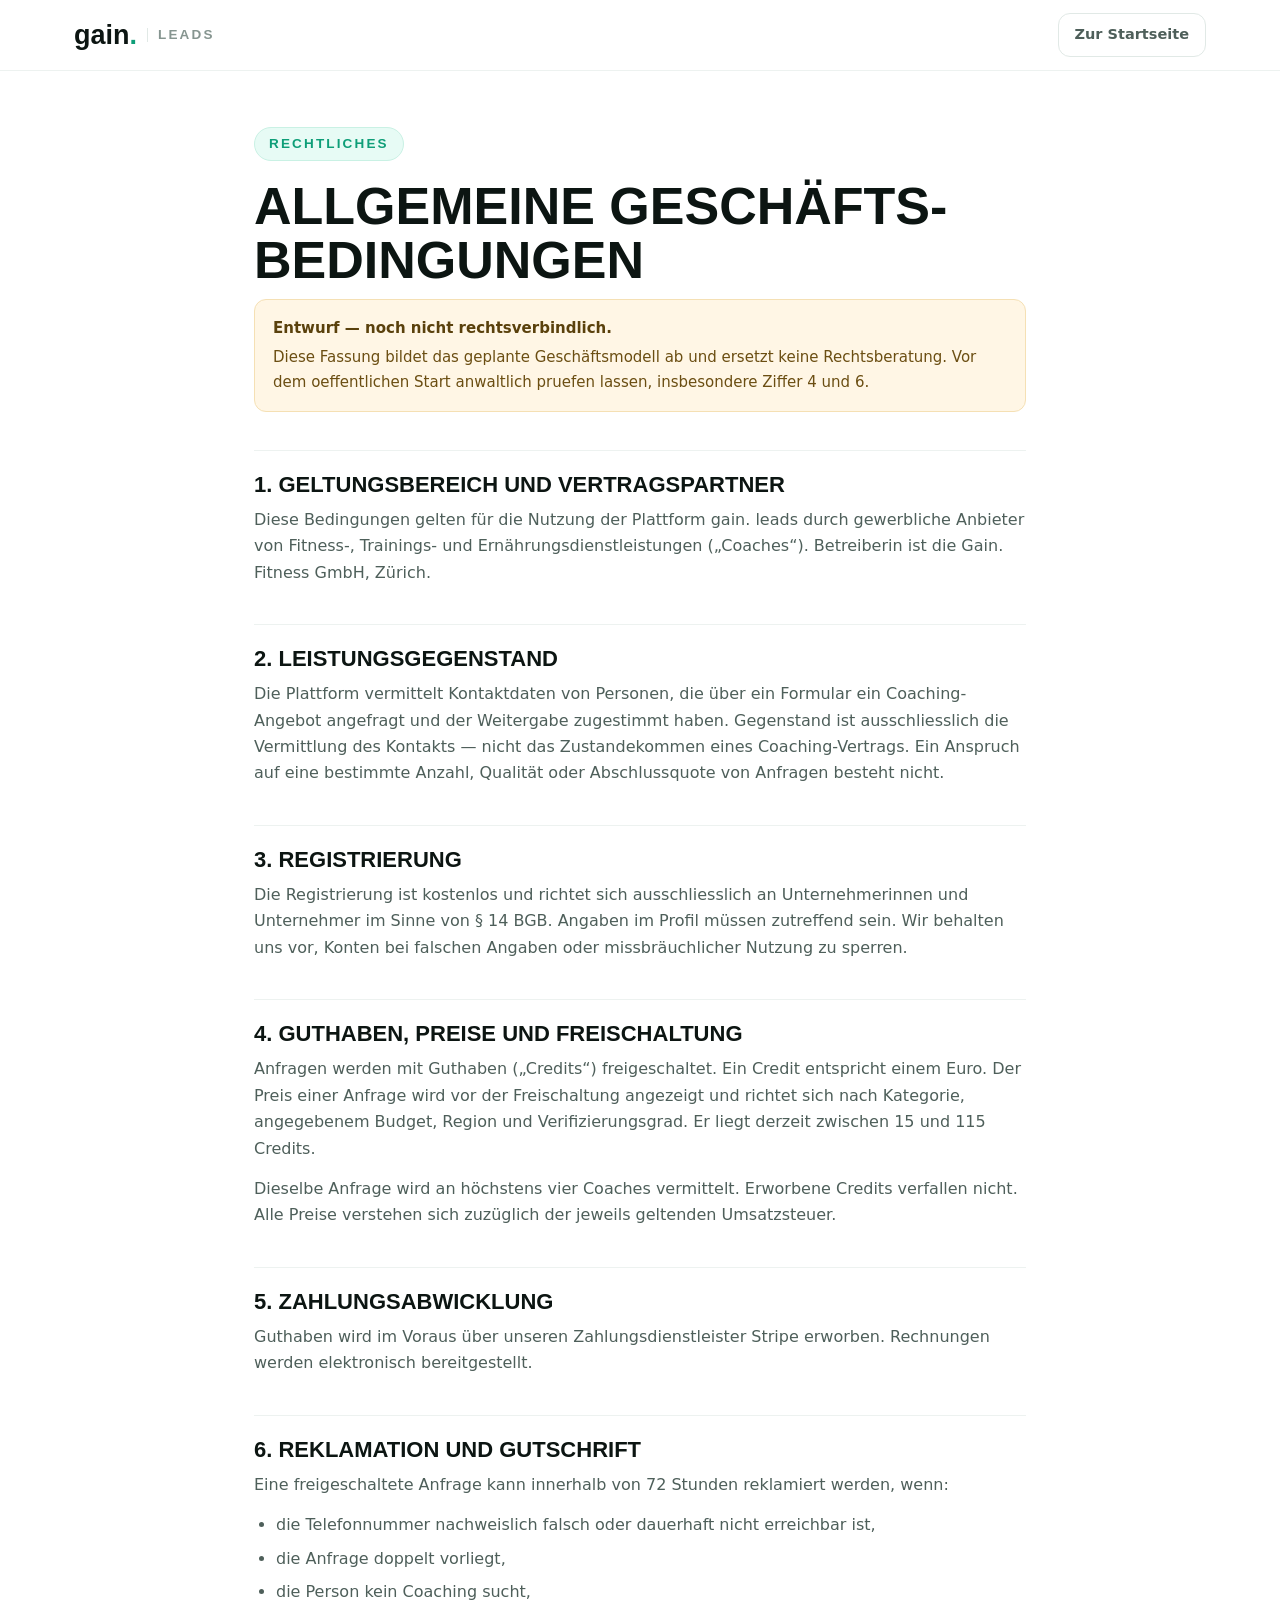
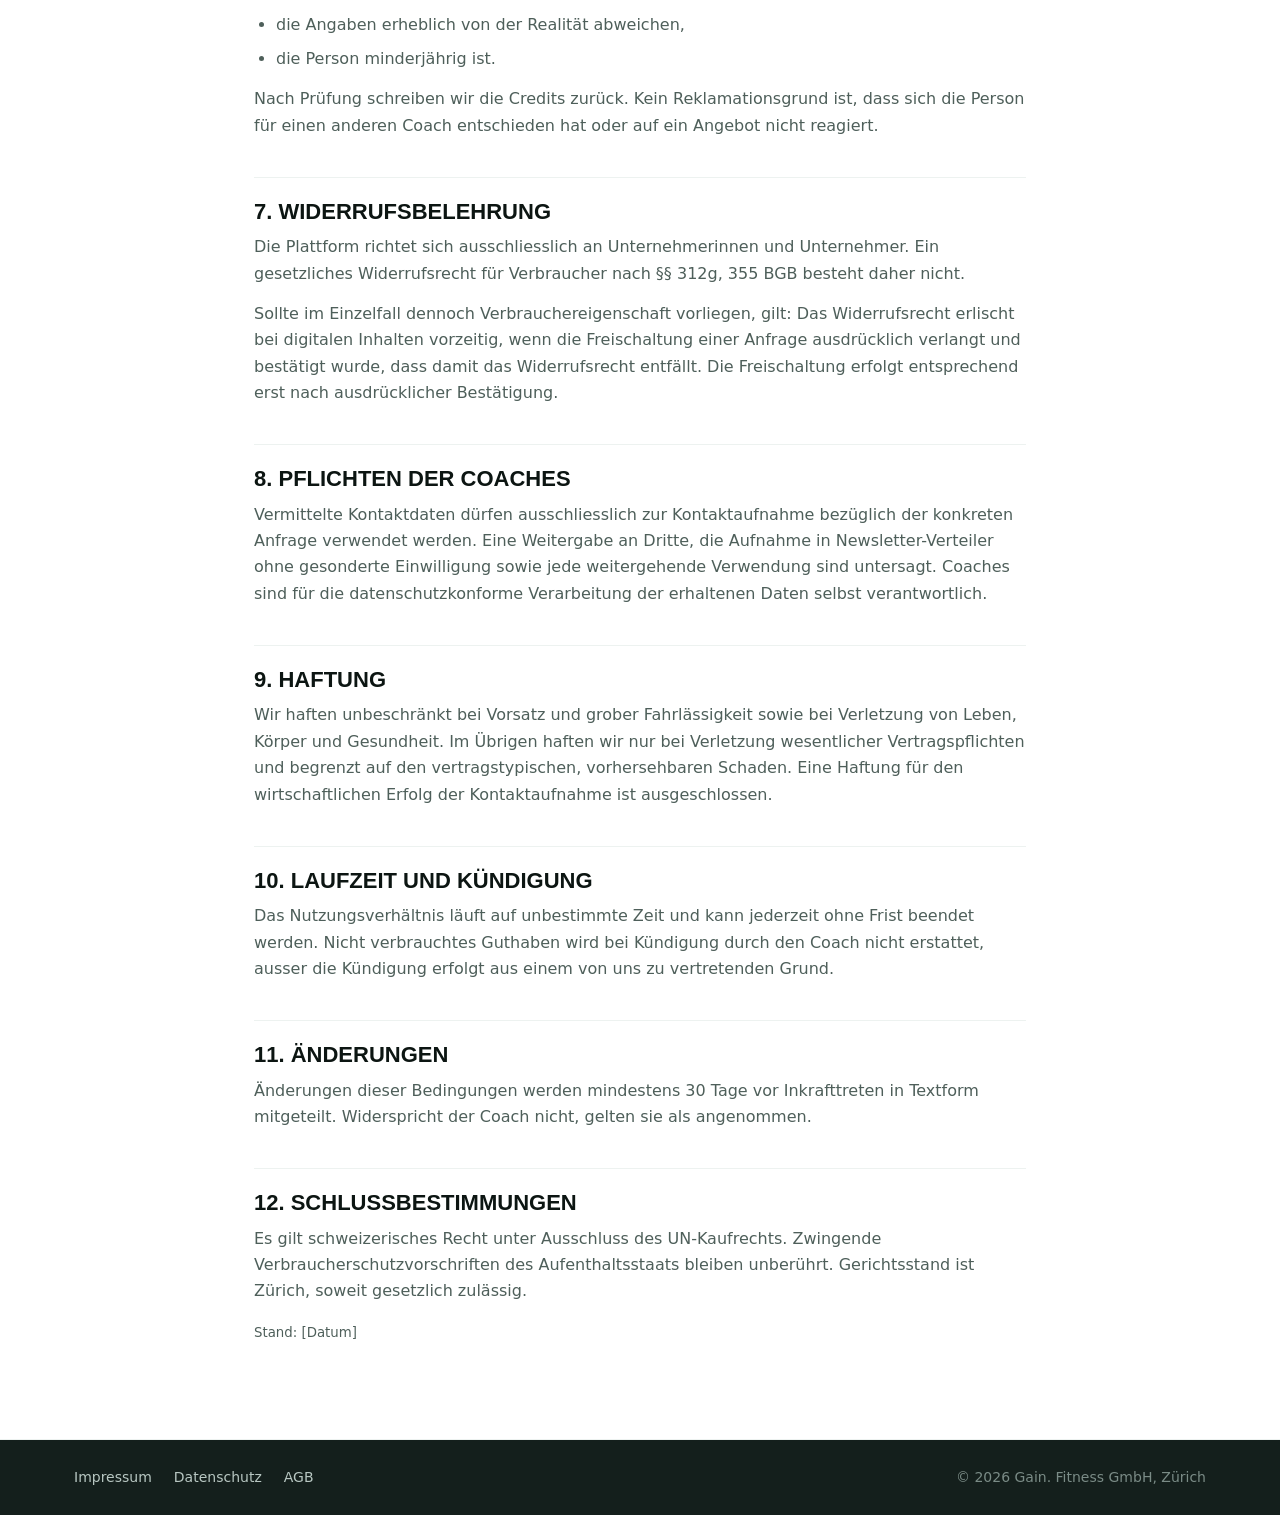
==== agb.html @ be5655f2 "AGB inkl. Widerrufsbelehrung als eigene Seite (Entwurf, vor Livegang zu pruefen)" ====
<!DOCTYPE html>
<html lang="de">
<head>
<meta charset="UTF-8">
<meta name="viewport" content="width=device-width, initial-scale=1.0">
<meta name="robots" content="noindex">
<title>AGB | gain. leads</title>
<link rel="stylesheet" href="/legal.css">
</head>
<body>
<header class="lg-nav">
  <div class="lg-wrap">
    <a class="lg-logo" href="/"><b>gain</b><i>.</i><span>leads</span></a>
    <a class="lg-back" href="/">Zur Startseite</a>
  </div>
</header>

<main class="lg-wrap lg-main">
  <p class="lg-eyebrow">Rechtliches</p>
  <h1>Allgemeine Gesch&auml;fts&shy;bedingungen</h1>

  <div class="lg-notice">
    <b>Entwurf &mdash; noch nicht rechtsverbindlich.</b>
    Diese Fassung bildet das geplante Gesch&auml;ftsmodell ab und ersetzt keine
    Rechtsberatung. Vor dem oeffentlichen Start anwaltlich pruefen lassen,
    insbesondere Ziffer 4 und 6.
  </div>

  <h2>1. Geltungsbereich und Vertragspartner</h2>
  <p>
    Diese Bedingungen gelten f&uuml;r die Nutzung der Plattform gain. leads durch
    gewerbliche Anbieter von Fitness-, Trainings- und Ern&auml;hrungsdienstleistungen
    (&bdquo;Coaches&ldquo;). Betreiberin ist die Gain. Fitness GmbH, Z&uuml;rich.
  </p>

  <h2>2. Leistungsgegenstand</h2>
  <p>
    Die Plattform vermittelt Kontaktdaten von Personen, die &uuml;ber ein Formular ein
    Coaching-Angebot angefragt und der Weitergabe zugestimmt haben. Gegenstand ist
    ausschliesslich die Vermittlung des Kontakts &mdash; nicht das Zustandekommen eines
    Coaching-Vertrags. Ein Anspruch auf eine bestimmte Anzahl, Qualit&auml;t oder
    Abschlussquote von Anfragen besteht nicht.
  </p>

  <h2>3. Registrierung</h2>
  <p>
    Die Registrierung ist kostenlos und richtet sich ausschliesslich an Unternehmerinnen
    und Unternehmer im Sinne von &sect; 14 BGB. Angaben im Profil m&uuml;ssen zutreffend sein.
    Wir behalten uns vor, Konten bei falschen Angaben oder missbr&auml;uchlicher Nutzung
    zu sperren.
  </p>

  <h2>4. Guthaben, Preise und Freischaltung</h2>
  <p>
    Anfragen werden mit Guthaben (&bdquo;Credits&ldquo;) freigeschaltet. Ein Credit
    entspricht einem Euro. Der Preis einer Anfrage wird vor der Freischaltung angezeigt
    und richtet sich nach Kategorie, angegebenem Budget, Region und Verifizierungsgrad.
    Er liegt derzeit zwischen 15 und 115 Credits.
  </p>
  <p>
    Dieselbe Anfrage wird an h&ouml;chstens vier Coaches vermittelt. Erworbene Credits
    verfallen nicht. Alle Preise verstehen sich zuz&uuml;glich der jeweils geltenden
    Umsatzsteuer.
  </p>

  <h2>5. Zahlungsabwicklung</h2>
  <p>
    Guthaben wird im Voraus &uuml;ber unseren Zahlungsdienstleister Stripe erworben.
    Rechnungen werden elektronisch bereitgestellt.
  </p>

  <h2>6. Reklamation und Gutschrift</h2>
  <p>
    Eine freigeschaltete Anfrage kann innerhalb von 72 Stunden reklamiert werden, wenn:
  </p>
  <ul>
    <li>die Telefonnummer nachweislich falsch oder dauerhaft nicht erreichbar ist,</li>
    <li>die Anfrage doppelt vorliegt,</li>
    <li>die Person kein Coaching sucht,</li>
    <li>die Angaben erheblich von der Realit&auml;t abweichen,</li>
    <li>die Person minderj&auml;hrig ist.</li>
  </ul>
  <p>
    Nach Pr&uuml;fung schreiben wir die Credits zur&uuml;ck. Kein Reklamationsgrund ist,
    dass sich die Person f&uuml;r einen anderen Coach entschieden hat oder auf ein
    Angebot nicht reagiert.
  </p>

  <h2 id="widerruf">7. Widerrufsbelehrung</h2>
  <p>
    Die Plattform richtet sich ausschliesslich an Unternehmerinnen und Unternehmer.
    Ein gesetzliches Widerrufsrecht f&uuml;r Verbraucher nach &sect;&sect; 312g, 355 BGB
    besteht daher nicht.
  </p>
  <p>
    Sollte im Einzelfall dennoch Verbrauchereigenschaft vorliegen, gilt: Das Widerrufsrecht
    erlischt bei digitalen Inhalten vorzeitig, wenn die Freischaltung einer Anfrage
    ausdr&uuml;cklich verlangt und best&auml;tigt wurde, dass damit das Widerrufsrecht
    entf&auml;llt. Die Freischaltung erfolgt entsprechend erst nach ausdr&uuml;cklicher
    Best&auml;tigung.
  </p>

  <h2>8. Pflichten der Coaches</h2>
  <p>
    Vermittelte Kontaktdaten d&uuml;rfen ausschliesslich zur Kontaktaufnahme bez&uuml;glich
    der konkreten Anfrage verwendet werden. Eine Weitergabe an Dritte, die Aufnahme in
    Newsletter-Verteiler ohne gesonderte Einwilligung sowie jede weitergehende
    Verwendung sind untersagt. Coaches sind f&uuml;r die datenschutzkonforme Verarbeitung
    der erhaltenen Daten selbst verantwortlich.
  </p>

  <h2>9. Haftung</h2>
  <p>
    Wir haften unbeschr&auml;nkt bei Vorsatz und grober Fahrl&auml;ssigkeit sowie bei
    Verletzung von Leben, K&ouml;rper und Gesundheit. Im &Uuml;brigen haften wir nur bei
    Verletzung wesentlicher Vertragspflichten und begrenzt auf den vertragstypischen,
    vorhersehbaren Schaden. Eine Haftung f&uuml;r den wirtschaftlichen Erfolg der
    Kontaktaufnahme ist ausgeschlossen.
  </p>

  <h2>10. Laufzeit und K&uuml;ndigung</h2>
  <p>
    Das Nutzungsverh&auml;ltnis l&auml;uft auf unbestimmte Zeit und kann jederzeit ohne
    Frist beendet werden. Nicht verbrauchtes Guthaben wird bei K&uuml;ndigung durch den
    Coach nicht erstattet, ausser die K&uuml;ndigung erfolgt aus einem von uns zu
    vertretenden Grund.
  </p>

  <h2>11. &Auml;nderungen</h2>
  <p>
    &Auml;nderungen dieser Bedingungen werden mindestens 30 Tage vor Inkrafttreten in
    Textform mitgeteilt. Widerspricht der Coach nicht, gelten sie als angenommen.
  </p>

  <h2>12. Schlussbestimmungen</h2>
  <p>
    Es gilt schweizerisches Recht unter Ausschluss des UN-Kaufrechts. Zwingende
    Verbraucherschutzvorschriften des Aufenthaltsstaats bleiben unber&uuml;hrt.
    Gerichtsstand ist Z&uuml;rich, soweit gesetzlich zul&auml;ssig.
  </p>

  <p><small>Stand: [Datum]</small></p>
</main>

<footer class="lg-foot">
  <div class="lg-wrap">
    <a href="/impressum.html">Impressum</a>
    <a href="/datenschutz.html">Datenschutz</a>
    <a href="/agb.html">AGB</a>
    <span>&copy; 2026 Gain. Fitness GmbH, Z&uuml;rich</span>
  </div>
</footer>
</body>
</html>
---- legal.css ----
:root{
  --bg:#FFFFFF; --bg-2:#F6F9F8; --line:#E1E9E6; --line-soft:#EDF2F0;
  --ink:#0B1311; --ink-2:#141F1C; --ink-line:#22302C;
  --mint:#0E9E78; --mint-fill:#2EE4B8; --mint-tint:#E7FBF5;
  --txt:#0C1512; --txt-2:#4E5F5A; --txt-3:#869590;
}
*,*::before,*::after{box-sizing:border-box}
body{margin:0;background:var(--bg);color:var(--txt);
  font-family:'Barlow',system-ui,-apple-system,sans-serif;font-size:16px;line-height:1.65;
  -webkit-font-smoothing:antialiased}
a{color:inherit}
.lg-wrap{max-width:820px;margin:0 auto;padding:0 24px}

.lg-nav{border-bottom:1px solid var(--line-soft);background:#fff;position:sticky;top:0;z-index:10}
.lg-nav .lg-wrap{display:flex;align-items:center;height:70px;max-width:1180px}
.lg-logo{font-family:'Barlow Condensed',sans-serif;font-weight:700;font-size:27px;
  display:flex;align-items:center;line-height:1;text-decoration:none}
.lg-logo b{color:var(--txt)}
.lg-logo i{color:var(--mint);font-style:normal}
.lg-logo span{font-size:13.5px;letter-spacing:.16em;text-transform:uppercase;color:var(--txt-3);
  margin-left:10px;padding-left:10px;border-left:1px solid var(--line);font-weight:600}
.lg-back{margin-left:auto;font-size:14.5px;color:var(--txt-2);text-decoration:none;
  border:1px solid var(--line);border-radius:12px;padding:9px 16px;font-weight:600}
.lg-back:hover{border-color:#C7D5D0;background:var(--bg-2)}

.lg-main{padding:56px 24px 80px}
.lg-eyebrow{display:inline-flex;align-items:center;font-family:'Barlow Condensed',sans-serif;
  font-weight:600;text-transform:uppercase;letter-spacing:.16em;font-size:13.5px;color:var(--mint);
  background:var(--mint-tint);border:1px solid #C9F1E4;border-radius:999px;padding:5px 14px;margin:0 0 18px}
h1{font-family:'Barlow Condensed',sans-serif;font-weight:700;text-transform:uppercase;
  font-size:clamp(34px,5vw,52px);line-height:1.04;margin:0 0 12px}
h2{font-family:'Barlow Condensed',sans-serif;font-weight:700;text-transform:uppercase;
  font-size:22px;line-height:1.1;margin:38px 0 10px;padding-top:22px;border-top:1px solid var(--line-soft)}
h3{font-family:'Barlow Condensed',sans-serif;font-weight:700;font-size:18px;margin:24px 0 8px}
p{margin:0 0 14px;color:var(--txt-2)}
ul,ol{color:var(--txt-2);padding-left:22px;margin:0 0 14px}
li{margin-bottom:7px}
table{width:100%;border-collapse:collapse;margin:0 0 18px;font-size:15px}
th,td{text-align:left;padding:11px 14px;border-bottom:1px solid var(--line-soft);vertical-align:top}
th{background:var(--bg-2);font-size:11px;letter-spacing:.11em;text-transform:uppercase;color:var(--txt-3)}

.lg-notice{background:#FFF6E5;border:1px solid #F5E0B4;border-radius:12px;
  padding:16px 18px;margin:0 0 30px;font-size:15px;color:#6B4E12}
.lg-notice b{display:block;margin-bottom:4px;color:#5A410C}

.lg-foot{border-top:1px solid var(--line-soft);background:var(--ink-2);color:#B8C7C2;padding:26px 0}
.lg-foot .lg-wrap{display:flex;gap:22px;flex-wrap:wrap;align-items:center;max-width:1180px;font-size:14px}
.lg-foot a{color:#B8C7C2;text-decoration:none}
.lg-foot a:hover{color:var(--mint-fill)}
.lg-foot span{margin-left:auto;color:#7A8B86}

@media(max-width:640px){
  .lg-main{padding:38px 24px 60px}
  .lg-foot span{margin-left:0;width:100%}
}
@media(prefers-reduced-motion:reduce){*{animation:none!important;transition:none!important}}
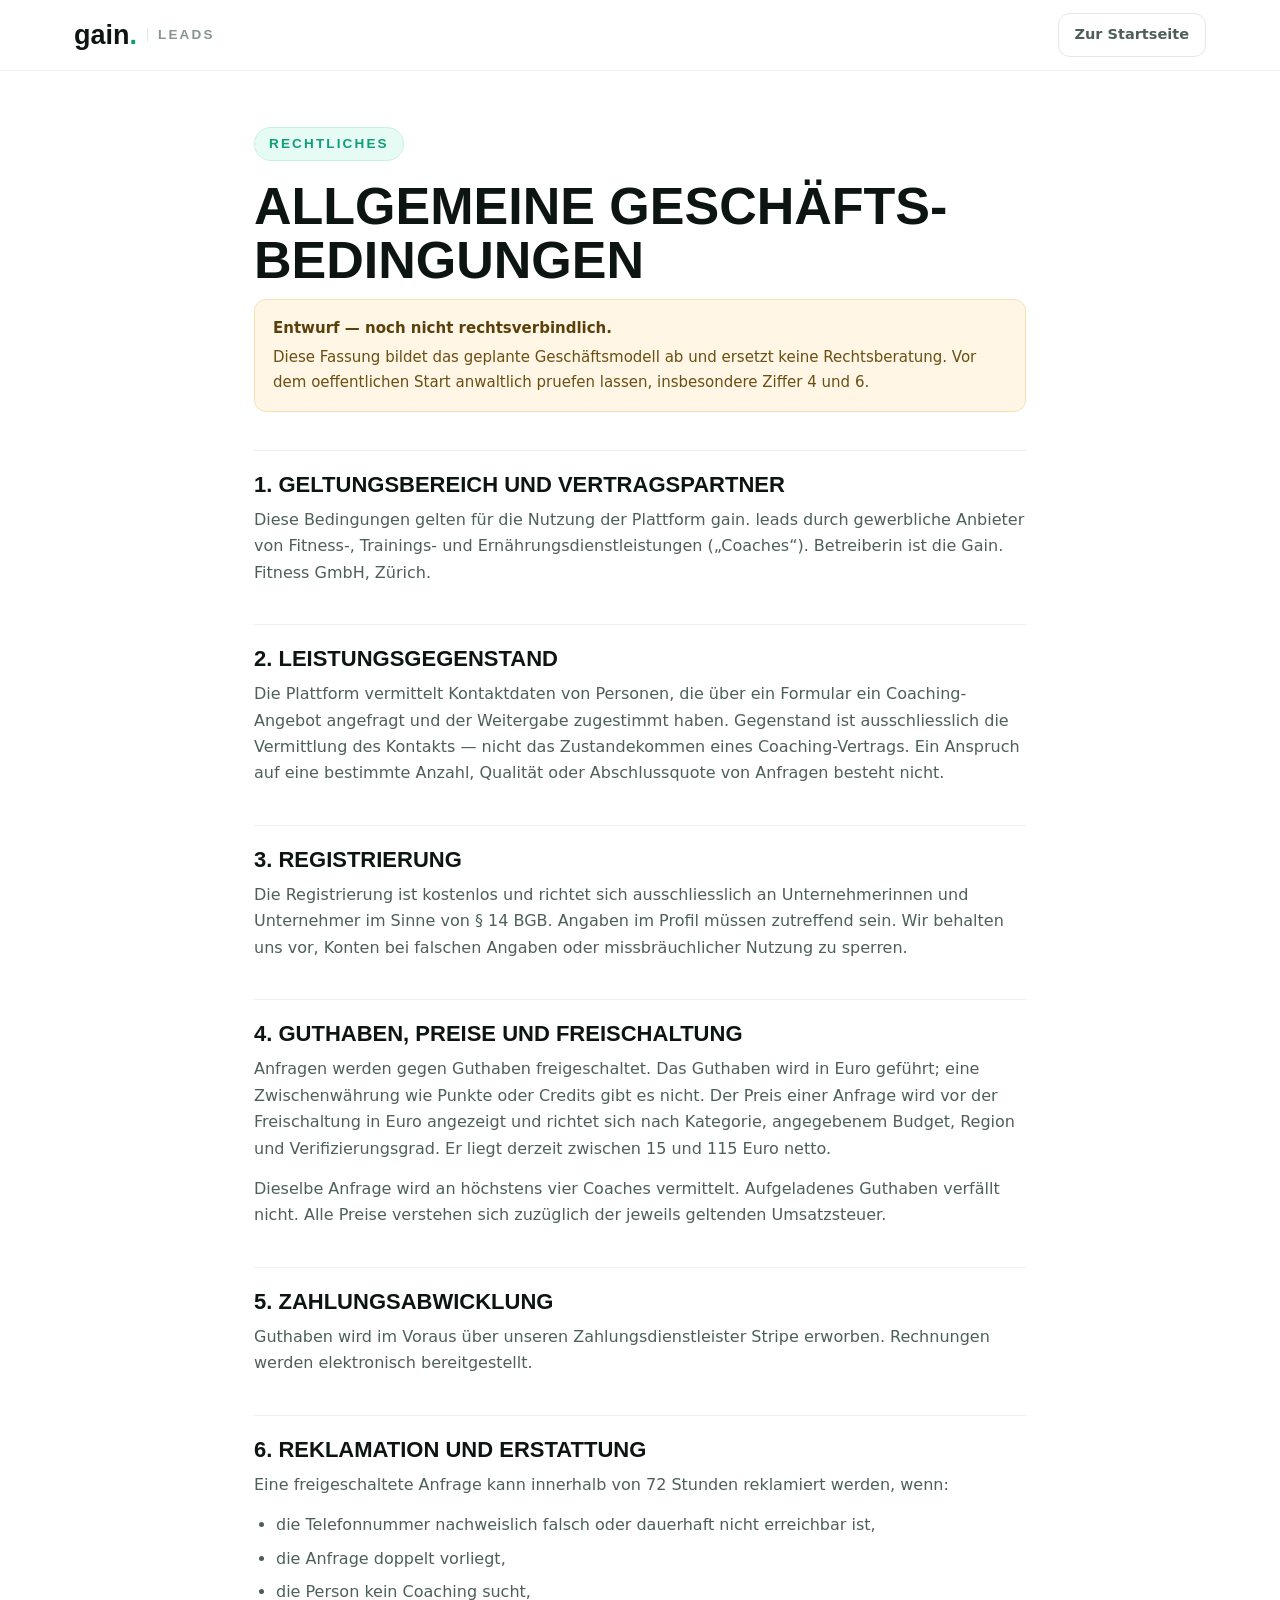
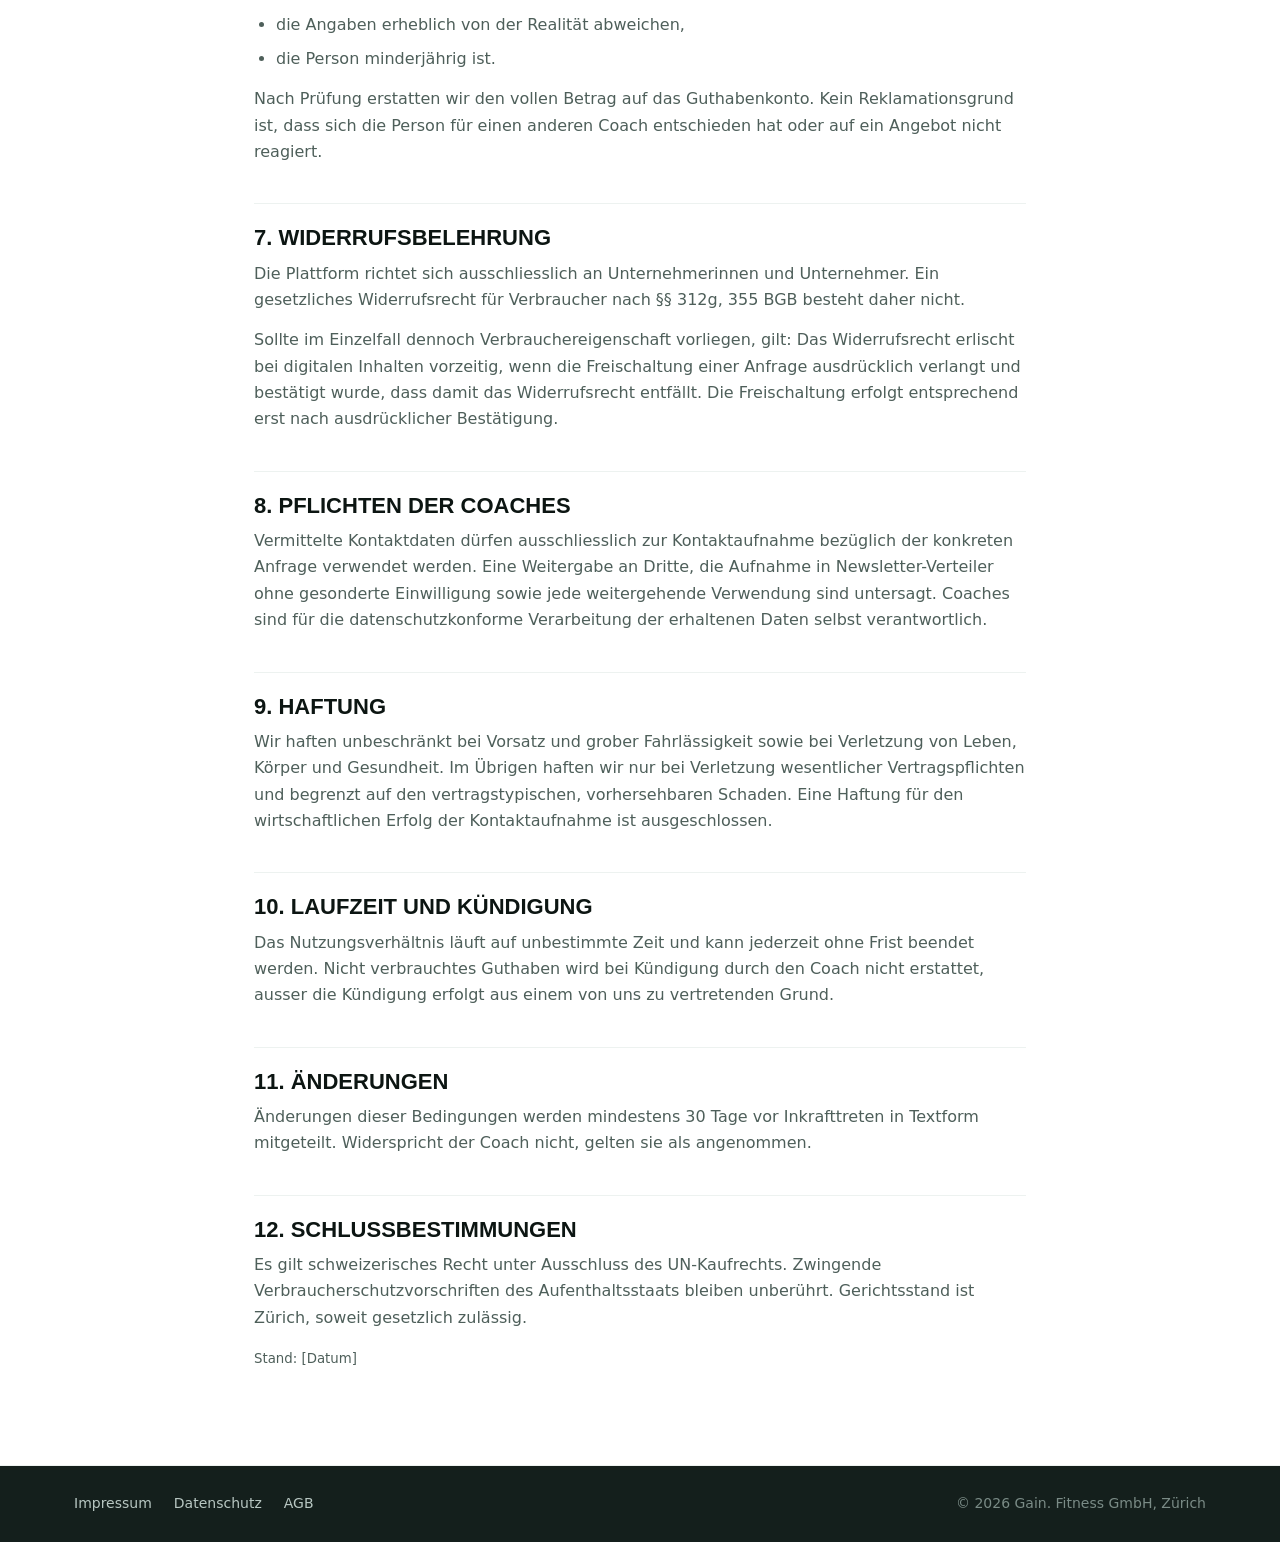
==== commit 3470f011: "AGB: Preise in Euro statt Credits" ====
--- a/agb.html
+++ b/agb.html
@@ -52,14 +52,15 @@
 
   <h2>4. Guthaben, Preise und Freischaltung</h2>
   <p>
-    Anfragen werden mit Guthaben (&bdquo;Credits&ldquo;) freigeschaltet. Ein Credit
-    entspricht einem Euro. Der Preis einer Anfrage wird vor der Freischaltung angezeigt
-    und richtet sich nach Kategorie, angegebenem Budget, Region und Verifizierungsgrad.
-    Er liegt derzeit zwischen 15 und 115 Credits.
+    Anfragen werden gegen Guthaben freigeschaltet. Das Guthaben wird in Euro gef&uuml;hrt;
+    eine Zwischenw&auml;hrung wie Punkte oder Credits gibt es nicht. Der Preis einer Anfrage
+    wird vor der Freischaltung in Euro angezeigt und richtet sich nach Kategorie,
+    angegebenem Budget, Region und Verifizierungsgrad. Er liegt derzeit zwischen
+    15 und 115 Euro netto.
   </p>
   <p>
-    Dieselbe Anfrage wird an h&ouml;chstens vier Coaches vermittelt. Erworbene Credits
-    verfallen nicht. Alle Preise verstehen sich zuz&uuml;glich der jeweils geltenden
+    Dieselbe Anfrage wird an h&ouml;chstens vier Coaches vermittelt. Aufgeladenes Guthaben
+    verf&auml;llt nicht. Alle Preise verstehen sich zuz&uuml;glich der jeweils geltenden
     Umsatzsteuer.
   </p>
 
@@ -69,7 +70,7 @@
     Rechnungen werden elektronisch bereitgestellt.
   </p>
 
-  <h2>6. Reklamation und Gutschrift</h2>
+  <h2>6. Reklamation und Erstattung</h2>
   <p>
     Eine freigeschaltete Anfrage kann innerhalb von 72 Stunden reklamiert werden, wenn:
   </p>
@@ -81,9 +82,9 @@
     <li>die Person minderj&auml;hrig ist.</li>
   </ul>
   <p>
-    Nach Pr&uuml;fung schreiben wir die Credits zur&uuml;ck. Kein Reklamationsgrund ist,
-    dass sich die Person f&uuml;r einen anderen Coach entschieden hat oder auf ein
-    Angebot nicht reagiert.
+    Nach Pr&uuml;fung erstatten wir den vollen Betrag auf das Guthabenkonto. Kein
+    Reklamationsgrund ist, dass sich die Person f&uuml;r einen anderen Coach entschieden
+    hat oder auf ein Angebot nicht reagiert.
   </p>
 
   <h2 id="widerruf">7. Widerrufsbelehrung</h2>
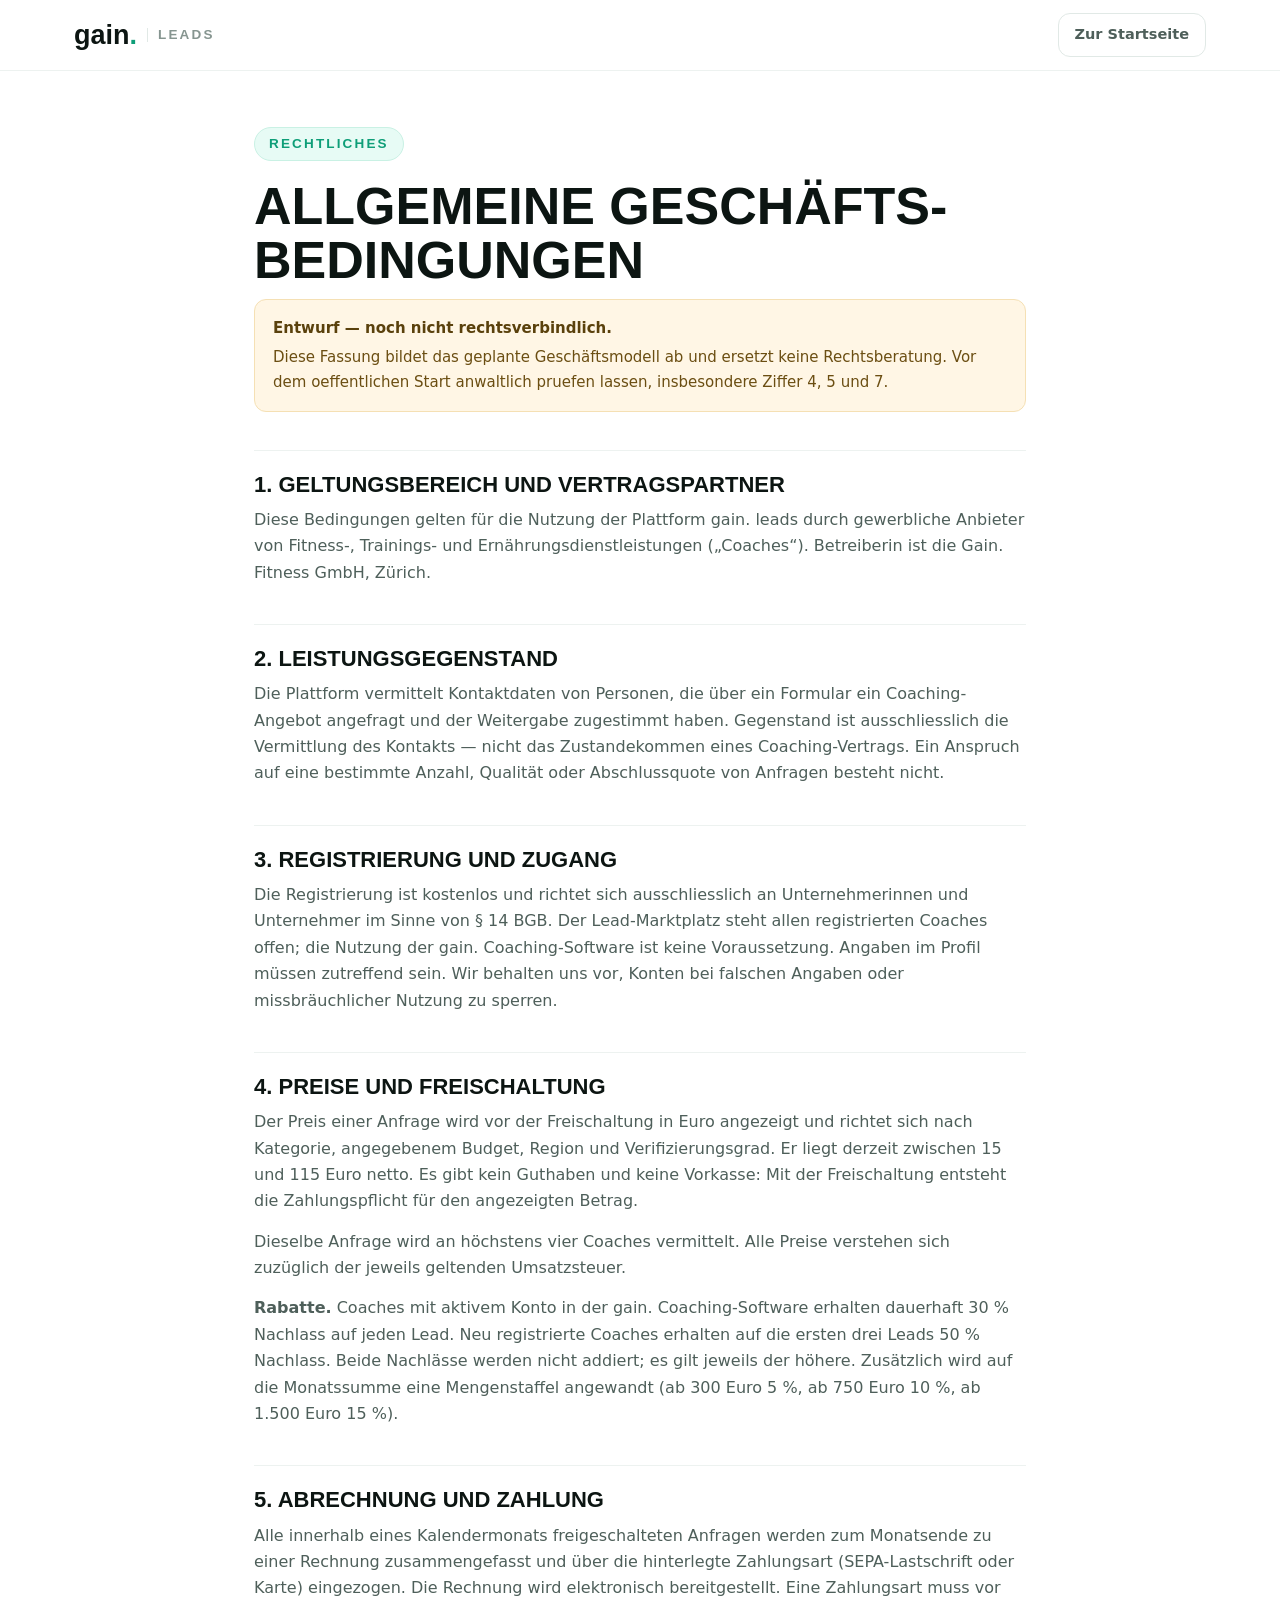
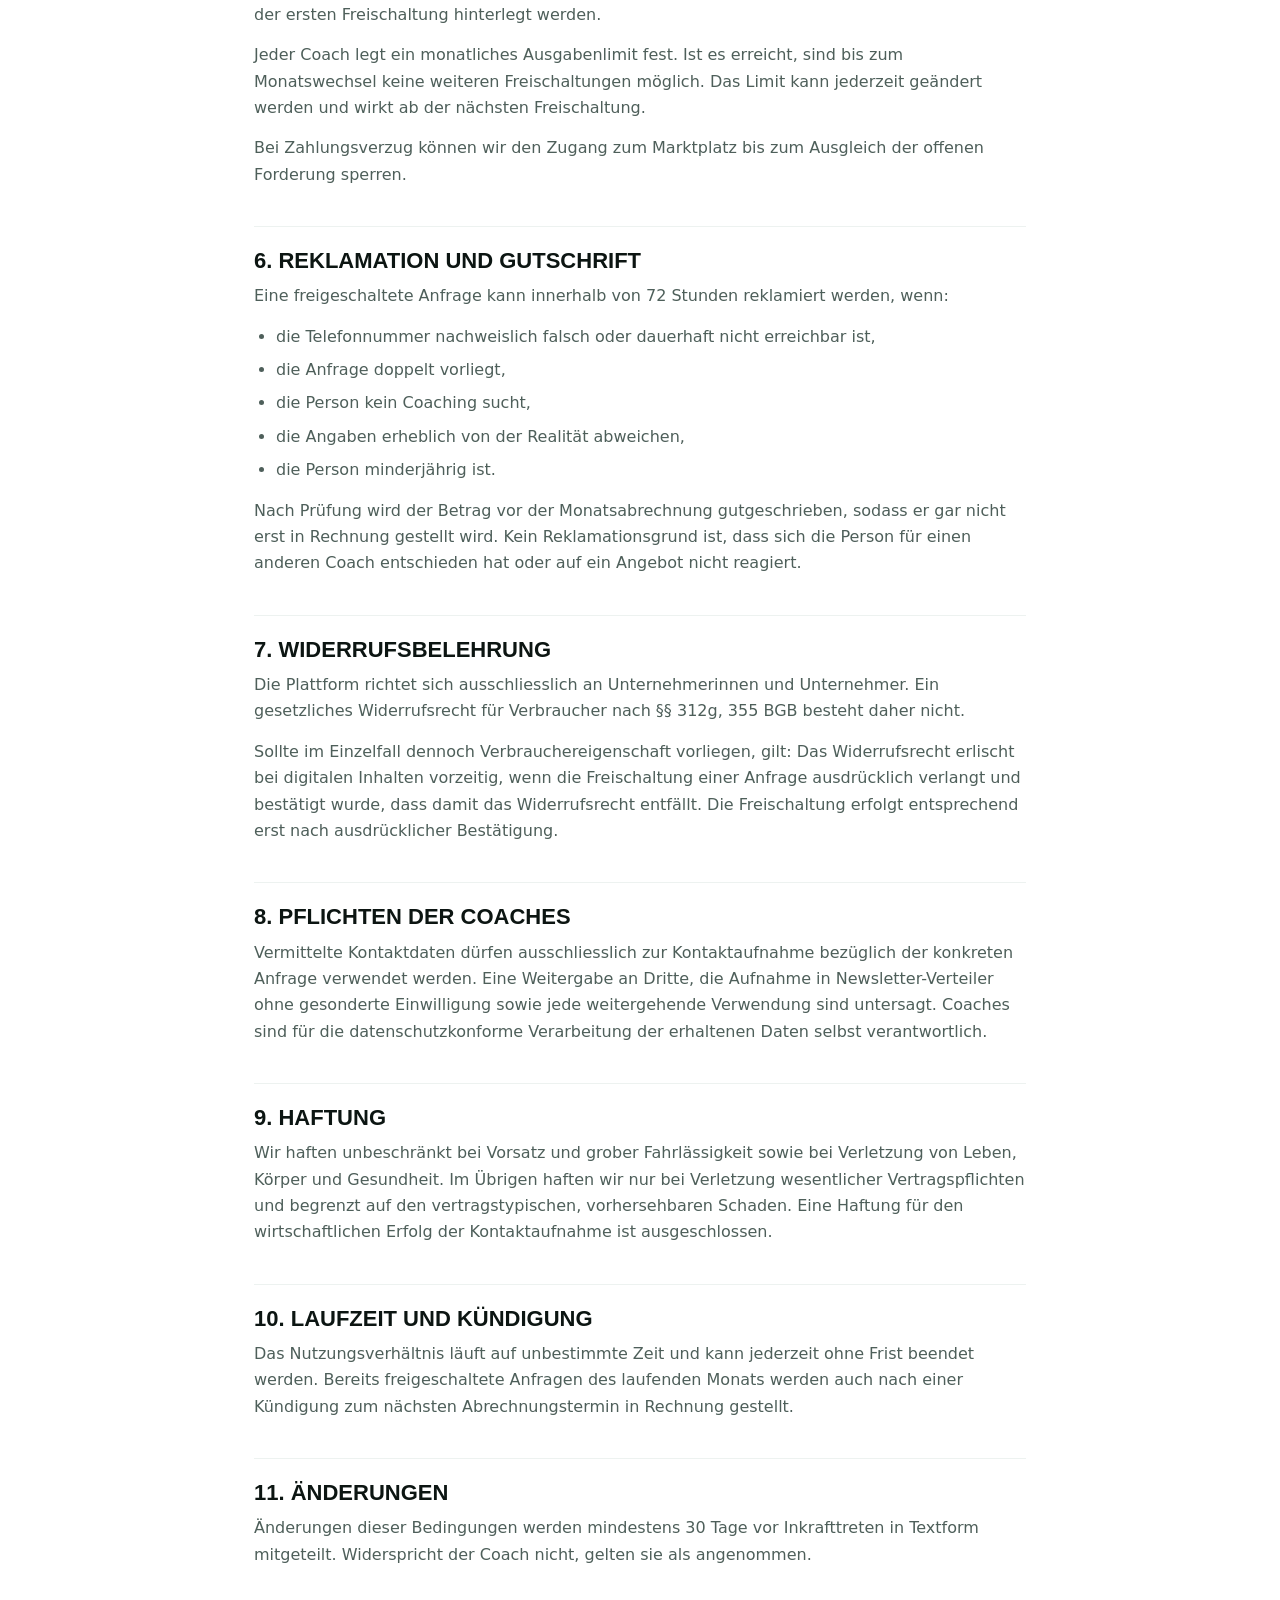
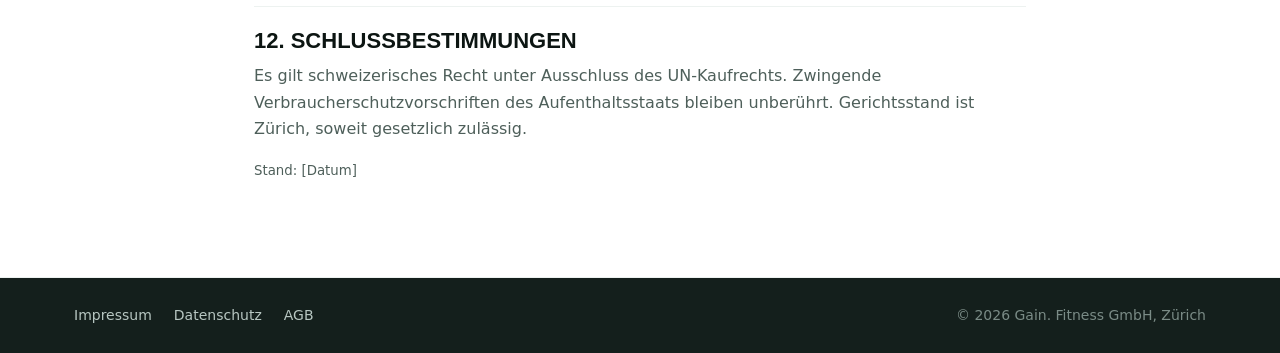
==== commit d5abbd2e: "AGB: Monatsabrechnung statt Guthaben, Rabattregeln und Ausgabenlimit ergaenzt" ====
--- a/agb.html
+++ b/agb.html
@@ -23,7 +23,7 @@
     <b>Entwurf &mdash; noch nicht rechtsverbindlich.</b>
     Diese Fassung bildet das geplante Gesch&auml;ftsmodell ab und ersetzt keine
     Rechtsberatung. Vor dem oeffentlichen Start anwaltlich pruefen lassen,
-    insbesondere Ziffer 4 und 6.
+    insbesondere Ziffer 4, 5 und 7.
   </div>
 
   <h2>1. Geltungsbereich und Vertragspartner</h2>
@@ -42,35 +42,52 @@
     Abschlussquote von Anfragen besteht nicht.
   </p>
 
-  <h2>3. Registrierung</h2>
+  <h2>3. Registrierung und Zugang</h2>
   <p>
     Die Registrierung ist kostenlos und richtet sich ausschliesslich an Unternehmerinnen
-    und Unternehmer im Sinne von &sect; 14 BGB. Angaben im Profil m&uuml;ssen zutreffend sein.
-    Wir behalten uns vor, Konten bei falschen Angaben oder missbr&auml;uchlicher Nutzung
-    zu sperren.
+    und Unternehmer im Sinne von &sect; 14 BGB. Der Lead-Marktplatz steht allen
+    registrierten Coaches offen; die Nutzung der gain. Coaching-Software ist keine
+    Voraussetzung. Angaben im Profil m&uuml;ssen zutreffend sein. Wir behalten uns vor,
+    Konten bei falschen Angaben oder missbr&auml;uchlicher Nutzung zu sperren.
   </p>
 
-  <h2>4. Guthaben, Preise und Freischaltung</h2>
+  <h2>4. Preise und Freischaltung</h2>
   <p>
-    Anfragen werden gegen Guthaben freigeschaltet. Das Guthaben wird in Euro gef&uuml;hrt;
-    eine Zwischenw&auml;hrung wie Punkte oder Credits gibt es nicht. Der Preis einer Anfrage
-    wird vor der Freischaltung in Euro angezeigt und richtet sich nach Kategorie,
-    angegebenem Budget, Region und Verifizierungsgrad. Er liegt derzeit zwischen
-    15 und 115 Euro netto.
+    Der Preis einer Anfrage wird vor der Freischaltung in Euro angezeigt und richtet sich
+    nach Kategorie, angegebenem Budget, Region und Verifizierungsgrad. Er liegt derzeit
+    zwischen 15 und 115 Euro netto. Es gibt kein Guthaben und keine Vorkasse: Mit der
+    Freischaltung entsteht die Zahlungspflicht f&uuml;r den angezeigten Betrag.
   </p>
   <p>
-    Dieselbe Anfrage wird an h&ouml;chstens vier Coaches vermittelt. Aufgeladenes Guthaben
-    verf&auml;llt nicht. Alle Preise verstehen sich zuz&uuml;glich der jeweils geltenden
-    Umsatzsteuer.
+    Dieselbe Anfrage wird an h&ouml;chstens vier Coaches vermittelt. Alle Preise verstehen
+    sich zuz&uuml;glich der jeweils geltenden Umsatzsteuer.
+  </p>
+  <p>
+    <strong>Rabatte.</strong> Coaches mit aktivem Konto in der gain. Coaching-Software
+    erhalten dauerhaft 30 % Nachlass auf jeden Lead. Neu registrierte Coaches erhalten
+    auf die ersten drei Leads 50 % Nachlass. Beide Nachl&auml;sse werden nicht addiert;
+    es gilt jeweils der h&ouml;here. Zus&auml;tzlich wird auf die Monatssumme eine
+    Mengenstaffel angewandt (ab 300 Euro 5 %, ab 750 Euro 10 %, ab 1.500 Euro 15 %).
   </p>
 
-  <h2>5. Zahlungsabwicklung</h2>
+  <h2>5. Abrechnung und Zahlung</h2>
   <p>
-    Guthaben wird im Voraus &uuml;ber unseren Zahlungsdienstleister Stripe erworben.
-    Rechnungen werden elektronisch bereitgestellt.
+    Alle innerhalb eines Kalendermonats freigeschalteten Anfragen werden zum Monatsende
+    zu einer Rechnung zusammengefasst und &uuml;ber die hinterlegte Zahlungsart
+    (SEPA-Lastschrift oder Karte) eingezogen. Die Rechnung wird elektronisch
+    bereitgestellt. Eine Zahlungsart muss vor der ersten Freischaltung hinterlegt werden.
+  </p>
+  <p>
+    Jeder Coach legt ein monatliches Ausgabenlimit fest. Ist es erreicht, sind bis zum
+    Monatswechsel keine weiteren Freischaltungen m&ouml;glich. Das Limit kann jederzeit
+    ge&auml;ndert werden und wirkt ab der n&auml;chsten Freischaltung.
+  </p>
+  <p>
+    Bei Zahlungsverzug k&ouml;nnen wir den Zugang zum Marktplatz bis zum Ausgleich der
+    offenen Forderung sperren.
   </p>
 
-  <h2>6. Reklamation und Erstattung</h2>
+  <h2>6. Reklamation und Gutschrift</h2>
   <p>
     Eine freigeschaltete Anfrage kann innerhalb von 72 Stunden reklamiert werden, wenn:
   </p>
@@ -82,9 +99,9 @@
     <li>die Person minderj&auml;hrig ist.</li>
   </ul>
   <p>
-    Nach Pr&uuml;fung erstatten wir den vollen Betrag auf das Guthabenkonto. Kein
-    Reklamationsgrund ist, dass sich die Person f&uuml;r einen anderen Coach entschieden
-    hat oder auf ein Angebot nicht reagiert.
+    Nach Pr&uuml;fung wird der Betrag vor der Monatsabrechnung gutgeschrieben, sodass er
+    gar nicht erst in Rechnung gestellt wird. Kein Reklamationsgrund ist, dass sich die
+    Person f&uuml;r einen anderen Coach entschieden hat oder auf ein Angebot nicht reagiert.
   </p>
 
   <h2 id="widerruf">7. Widerrufsbelehrung</h2>
@@ -122,9 +139,8 @@
   <h2>10. Laufzeit und K&uuml;ndigung</h2>
   <p>
     Das Nutzungsverh&auml;ltnis l&auml;uft auf unbestimmte Zeit und kann jederzeit ohne
-    Frist beendet werden. Nicht verbrauchtes Guthaben wird bei K&uuml;ndigung durch den
-    Coach nicht erstattet, ausser die K&uuml;ndigung erfolgt aus einem von uns zu
-    vertretenden Grund.
+    Frist beendet werden. Bereits freigeschaltete Anfragen des laufenden Monats werden
+    auch nach einer K&uuml;ndigung zum n&auml;chsten Abrechnungstermin in Rechnung gestellt.
   </p>
 
   <h2>11. &Auml;nderungen</h2>
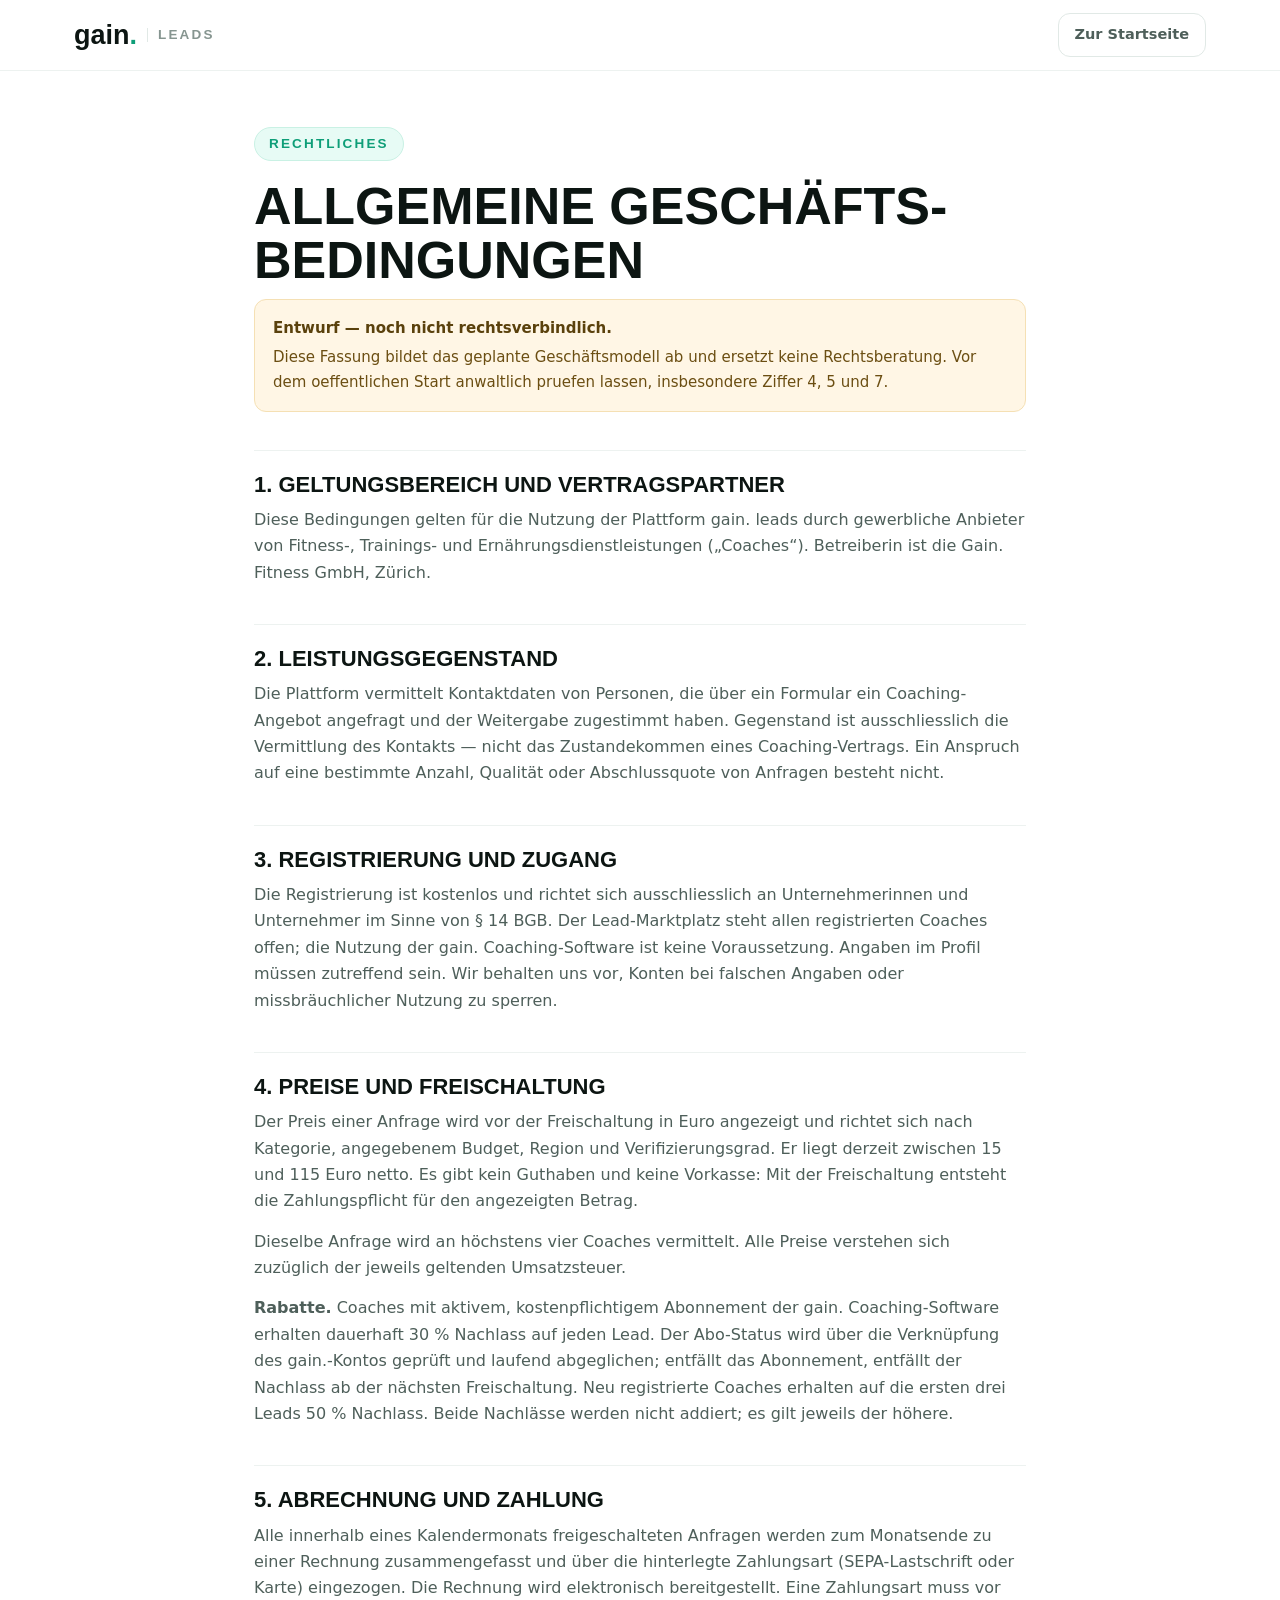
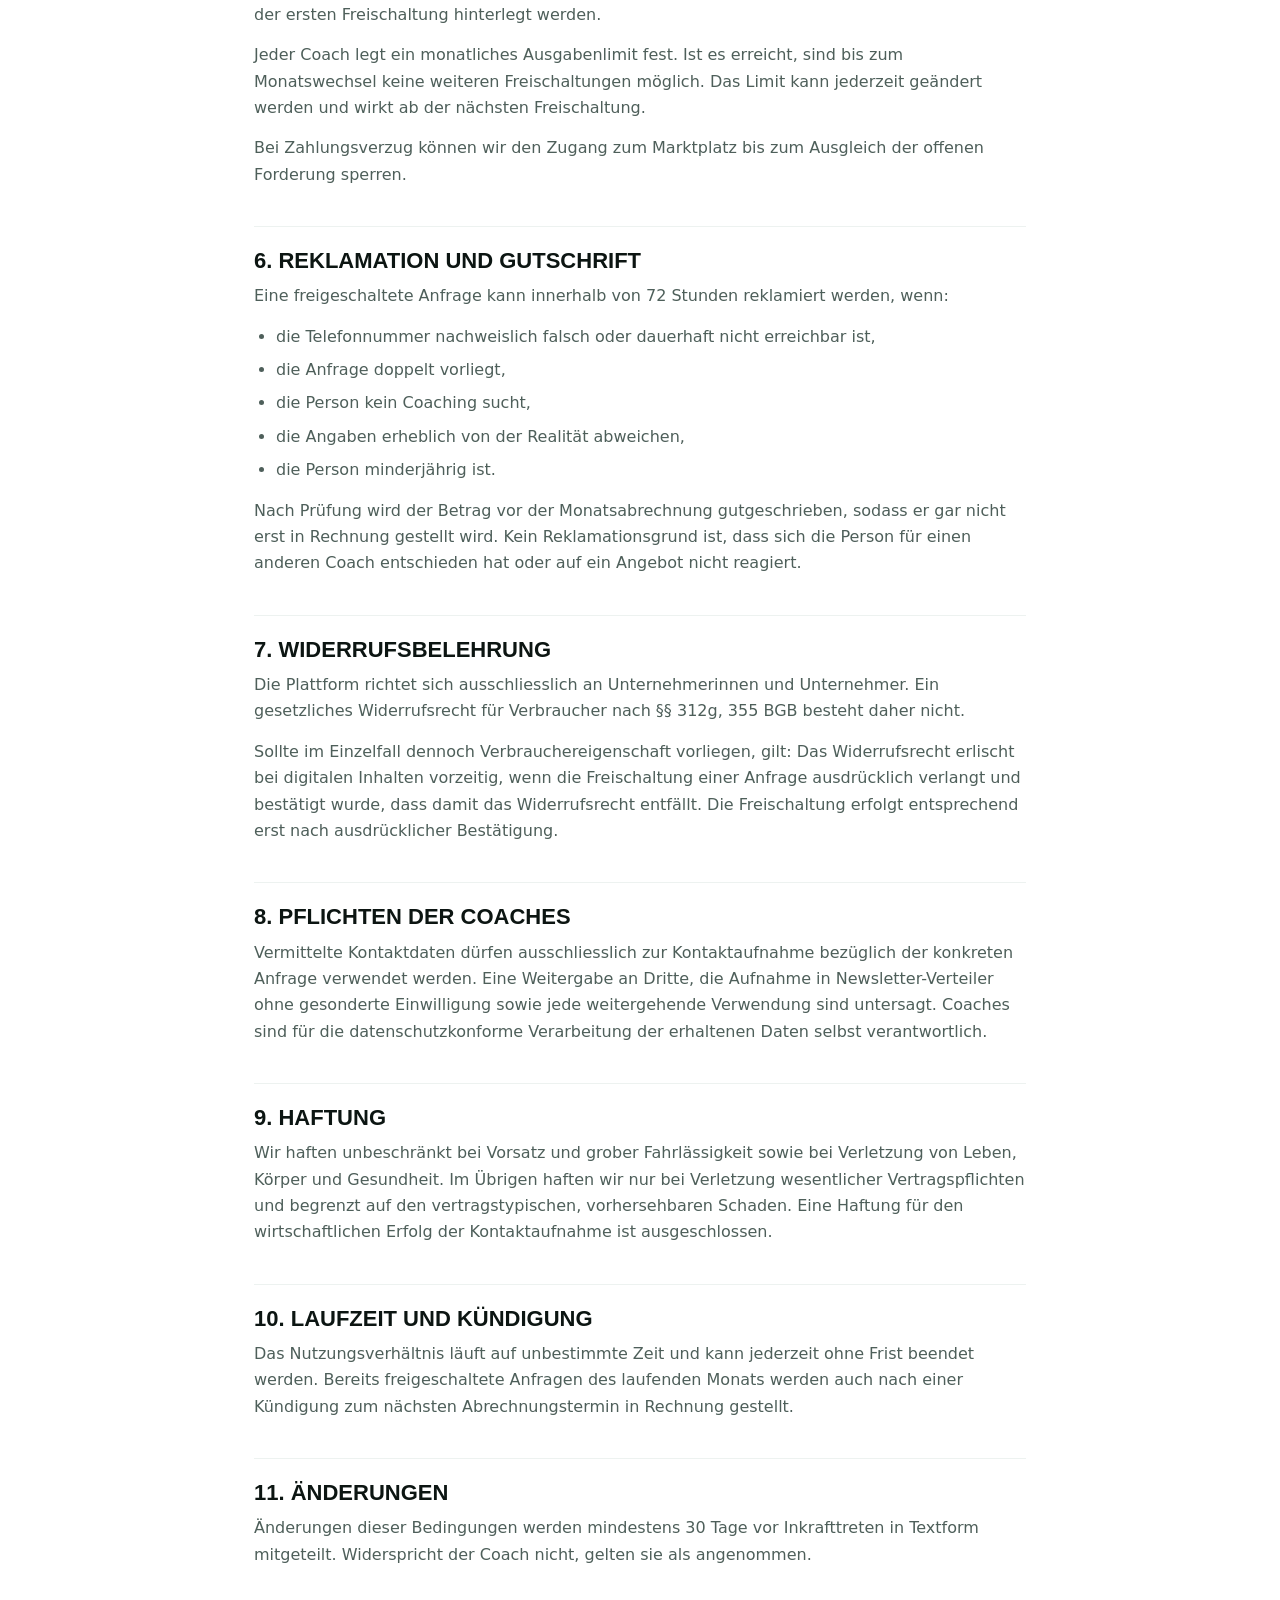
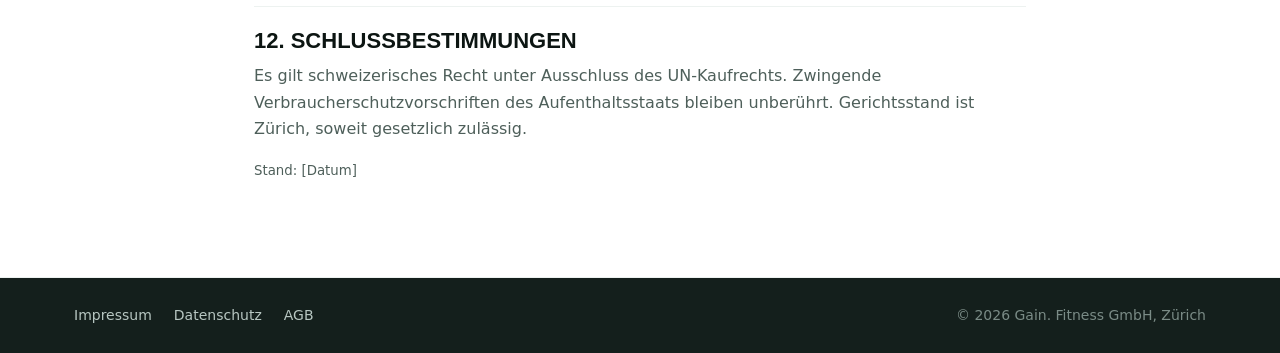
==== commit 3fd69a29: "AGB: Mengenstaffel entfernt, gain.-Aborabatt praezisiert" ====
--- a/agb.html
+++ b/agb.html
@@ -63,11 +63,13 @@
     sich zuz&uuml;glich der jeweils geltenden Umsatzsteuer.
   </p>
   <p>
-    <strong>Rabatte.</strong> Coaches mit aktivem Konto in der gain. Coaching-Software
-    erhalten dauerhaft 30 % Nachlass auf jeden Lead. Neu registrierte Coaches erhalten
-    auf die ersten drei Leads 50 % Nachlass. Beide Nachl&auml;sse werden nicht addiert;
-    es gilt jeweils der h&ouml;here. Zus&auml;tzlich wird auf die Monatssumme eine
-    Mengenstaffel angewandt (ab 300 Euro 5 %, ab 750 Euro 10 %, ab 1.500 Euro 15 %).
+    <strong>Rabatte.</strong> Coaches mit aktivem, kostenpflichtigem Abonnement der
+    gain. Coaching-Software erhalten dauerhaft 30 % Nachlass auf jeden Lead. Der
+    Abo-Status wird &uuml;ber die Verkn&uuml;pfung des gain.-Kontos gepr&uuml;ft und
+    laufend abgeglichen; entf&auml;llt das Abonnement, entf&auml;llt der Nachlass ab der
+    n&auml;chsten Freischaltung. Neu registrierte Coaches erhalten auf die ersten drei
+    Leads 50 % Nachlass. Beide Nachl&auml;sse werden nicht addiert; es gilt jeweils der
+    h&ouml;here.
   </p>
 
   <h2>5. Abrechnung und Zahlung</h2>
